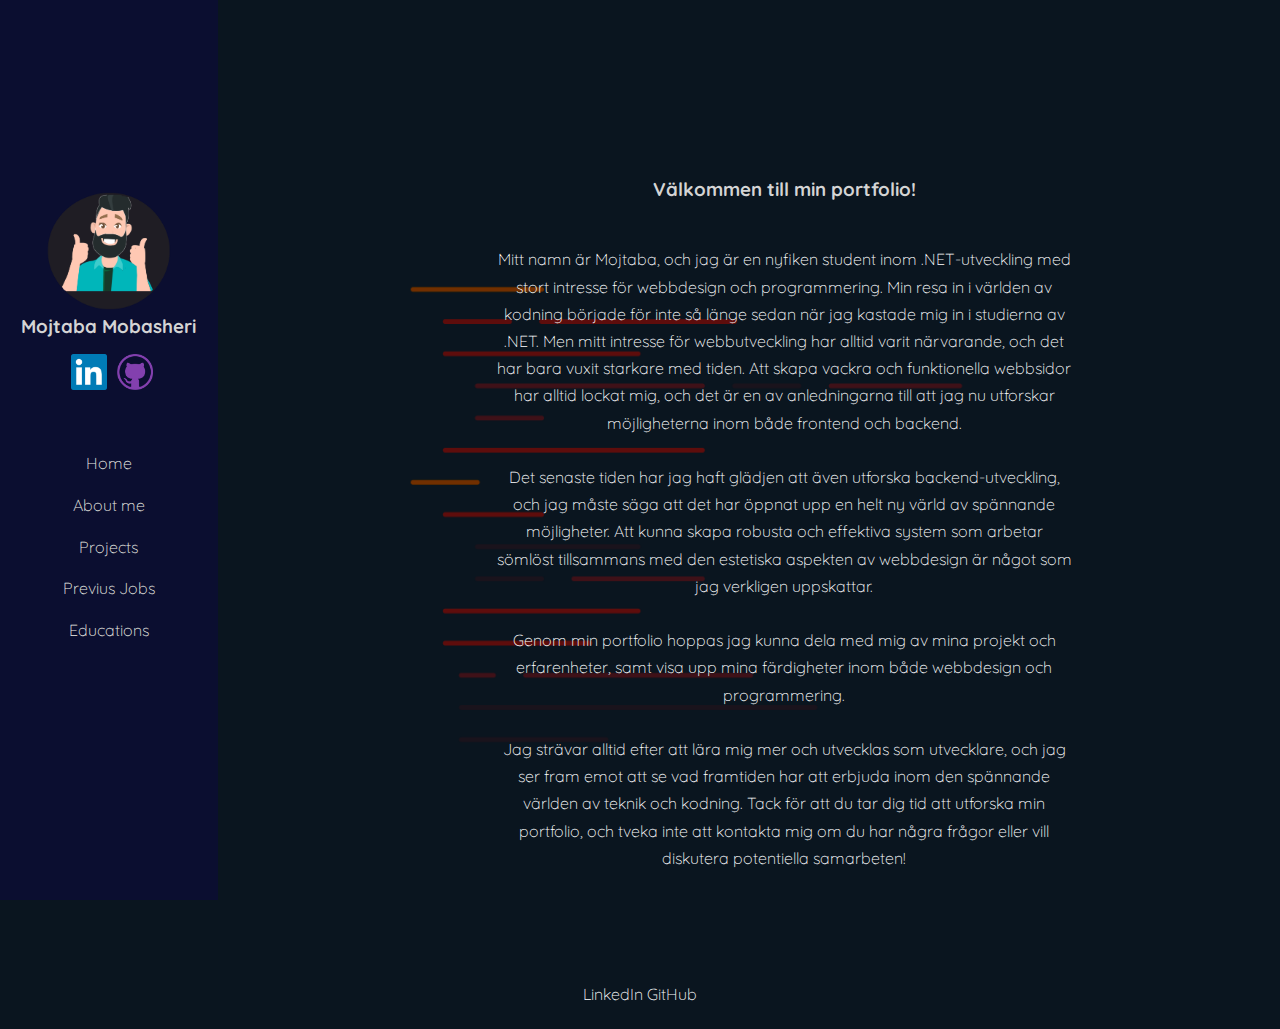
==== about.html @ 13080731 "improvement in layout. Corrected my old misstakes" ====
<!DOCTYPE html>
<html lang="en">

<head>
  <meta charset="UTF-8">
  <meta name="viewport" content="width=device-width, initial-scale=1.0">
  <title>Mojtabas Portfolio</title>
  <link rel="stylesheet" href="style.css">
  <link rel="preconnect" href="https://fonts.googleapis.com">
  <link rel="preconnect" href="https://fonts.gstatic.com" crossorigin>
  <link href="https://fonts.googleapis.com/css2?family=Cute+Font&family=Quicksand&display=swap" rel="stylesheet">
</head>

<body>
    <main>
      
      <aside>
        <nav>
          <ul>
            <img src="pictures/thumsup.png" alt="smiley picture" class="profilepic">
            <h3>Mojtaba Mobasheri</h3>
            <a href="https://www.linkedin.com/in/mmxzps/" target="_blank">
              <img src="pictures/linkedIn.png" alt="linkedIn-logo" class="logo">
            </a>
            <a href="https://github.com/mmxzps" target="_blank">
              <img src="pictures/github.png" alt="github-logo" class="logo">
            </a>
            <li><a href="index.html">Home</a></li>
            <li><a href="about.html">About me</a></li>
            <li><a href="projekts.html">Projects</a></li>
            <li><a href="jobbs.html">Previus Jobs</a></li>
            <li><a href="educations.html">Educations</a></li>
          </ul>
        </nav>
      </aside>

      <div class="aboutmeinfo">
        <h3>Välkommen till min portfolio!</h3> <br><p>Mitt namn är Mojtaba, och jag är en nyfiken student inom
        .NET-utveckling med stort intresse för webbdesign och programmering.
        Min resa in i världen av kodning började för inte så länge sedan när jag kastade mig in i studierna av .NET. Men
        mitt intresse för webbutveckling har alltid varit närvarande, och det har bara vuxit starkare med tiden. Att skapa
        vackra och funktionella webbsidor har alltid lockat mig, och det är en av anledningarna till att jag nu utforskar
        möjligheterna inom både frontend och backend. <br><br>
        Det senaste tiden har jag haft glädjen att även utforska backend-utveckling, och jag måste säga att det har öppnat
        upp en helt ny värld av spännande möjligheter. Att kunna skapa robusta och effektiva system som arbetar sömlöst
        tillsammans med den estetiska aspekten av webbdesign är något som jag verkligen uppskattar.<br><br>
        Genom min portfolio hoppas jag kunna dela med mig av mina projekt och erfarenheter, samt visa upp mina färdigheter
        inom både webbdesign och programmering. <br><br>Jag strävar alltid efter att lära mig mer och utvecklas som utvecklare,
        och jag ser fram emot att se vad framtiden har att erbjuda inom den spännande världen av teknik och kodning.
        Tack för att du tar dig tid att utforska min portfolio, och tveka inte att kontakta mig om du har några frågor
        eller vill diskutera potentiella <span>samarbeten!</span> </p>
      </div>
    </main>
    
    <footer>
      <a href="https://www.linkedin.com/in/mmxzps/" target="_blank">LinkedIn</a>
      <a href="https://github.com/mmxzps" target="_blank">GitHub</a>
    </footer>

</body>

</html>
---- style.css ----
body,
html {
  margin: 0;
  padding: 0;
  font-family: 'Cute Font', sans-serif;
  font-family: 'Quicksand', sans-serif;
  font-weight: 100;
  background-image: url("pictures/strek.png");
  background-size: cover;
  background-color: rgb(39, 38, 38);
  width: 100%;
  height: 100%;
}
body{
  height: auto;
}

* {
  margin: 0;
  padding: 0;
}

header nav li {
  display: inline;
  padding-left: 1rem;
  padding-right: 1rem;
}

header a {
  color: black;
}

header {
  text-align: center;
  background-color: black;
  height: 11vh;
}


.profilepic {
  padding-top: 12rem;
  width: 15vh;
  height: auto;
}
.-kortinfo {
  max-width: 45%;
  display: block;
  padding: 1rem;
  margin: 2rem;
  text-align: center;
  color: white;
  padding-top: 0rem;
}
.i-hemlogo {
  width: 10vh;
  height: auto;
  position: relative;
  top:-4rem;
  left:15rem;
}
.i-kortinfo h2{
  display: block;
  font-size: 1.3rem;
  min-width: 15rem;
  position: relative;
  top: 0rem;
  left: 5rem;
  color:white;
}
.i-kortinfo p{
  display: block;
  font-size: 1.3rem;
  position: relative;
  top: -5rem;
  left: 3rem;
  color:white;
}
.nameintro{
  padding-top: 90%;
}

.hemlogo {
  width: 10vh;
  height: auto;
  position: relative;
  top:8rem;
  left:12rem;
}
.kortinfo h2{
  display: block;
  margin-top: 4rem;
  font-size: 1.3rem;
  min-width: 15rem;
  position: relative;
  top: 9rem;
  left: 5rem;
}
.kortinfo p{
  display: block;
  font-size: 1.3rem;
  position: relative;
  top: 4rem;
  left: 3rem;
}

main {
  text-align: center;
  display: -webkit-inline-box;
  width: 100%;
  height: 100%;
}

aside {
  width: 30%;
  height: 100vh;
}

footer {
  text-align: center;
  min-height: 5vh;
}

li {
  padding: 5%;
}

nav ul {
  margin: 0;
  padding: 0;
  height: 100%;
  width: 17%;
  position: fixed;
  top: 0;
  left: 0;
  background-color: rgb(11, 14, 48);
}

nav ul li {
  list-style: none;
}

nav ul li a {
  display: block;
  text-decoration: none;
  color: rgb(240, 240, 231);
  position: relative;
}

h3 {
  padding-bottom: 1rem;
  color: rgb(212, 212, 212);
}

nav ul li a:hover {
  color: aliceblue;
  text-transform: uppercase;
}

.logo {
  padding-left: 3%;
  padding-bottom: 3rem;
  width: 4vh;
  height: 4vh;
}

.logo:hover{
  transform: scale(1.2);
}

h2 {
  display: block;
}

a {
  text-decoration: none;
  color: white;
}

.kortinfo {
  max-width: 45%;
  display: block;
  padding: 1rem;
  margin: 2rem;
  text-align: center;
  color: white;
  padding-top: 0rem;
}

.aboutmeinfo {
  max-width: 45%;
  display:flow-root;
  padding: 5rem;
  margin: 2rem;
  text-align: center;
  color: white;
  padding-top: 9rem;
  line-height: 1.7rem;
}

.container {
  margin-top: 4rem;
  padding-top: 2rem;
  padding-left: 0.7rem;
  height: 12rem;
  width: 100%;
  display: flex;
  position: relative;
  max-width: 100%;
}

.box2 {
  margin-left: 1rem;
  height: 100%;
  width: 50%;
}

.box1 {
  margin-right: 1rem;
  height: 100%;
  width: 50%;
}

.box2,
.box1 {
  flex-grow: 2;
  flex-shrink: 2;
  flex-basis: 50%;
}

.apipic,
.bankpic {
  margin-right: 1rem;
  height: 250px;
  width: 250px;
  border-radius: 5%;
}

.apipic:hover,
.bankpic:hover {
  transform: scale(1.1);
}
/* ---POP UP MODAL ------------------------------------------ */

.popup{
  display: none;
  opacity: 0;
  pointer-events: none;
  transition: 0.4s;

  position: fixed;
  top:0;
  left: 0;
  right: 0;
  bottom: 0;
  z-index: 99;
  background-color: rgba(0,0,0,0.2);

  display: flex;
  justify-content: center;
  align-items: center;
}
.pop-inner{
  background-color: rgba(12, 11, 11);
  padding: 32px 16px;
  width: 40%;
  height: 15%;
  justify-content: center;
  align-items: center;
  max-width: 768;
  border-radius: 16px;
  box-shadow: 0px 6px 12px rgb(20, 20, 20);
}
.pop-inner p{
  font-size: medium;
  color: yellow;
  font-weight: lighter;
}
.popup:target{
  opacity: 1;
  pointer-events: all;
}
.pbutton{
  margin-top: 10px;
  padding: 7px 12px;
  background-color: rgba(21, 27, 88, 0.596);
  border-radius: 10px;
  display: inline-block;
  font-size: 1rem;
  width:max-content;
}
.pbutton:hover{
  transform: scale(1.2);
}

/*-------------------------------Education TIMELINE*/
.edutimeline {
  position: relative;
  max-width: 80%;
  margin-top: 10rem;
}

/*hållaren av text-box och reseten*/
.educontainer {
  padding: 2% 15%;
  position: relative;
  width: 100%;
  animation: movedown 6s linear forwards;
  opacity: 0;
  z-index: 2;
}
/*animeringen på hur boxen visas*/
@keyframes movedown {
  0% {
    opacity: 1;
    transform: translateY(-30px);
  }

  100% {
    opacity: 1;
    transform: translateY(0px);
  }
}
/*lagt en delay så att varje box visas efter linjeAnimation*/
.educontainer:nth-child(2){
  animation-delay: 1s;
}
.educontainer:nth-child(3){
  animation-delay: 2s;
}
.educontainer:nth-child(4){
  animation-delay: 3s;
}
.educontainer:nth-child(5){
  animation-delay: 4s;
}
.educontainer:nth-child(6){
  animation-delay: 5s;
}
/*designen av boxen som är under texten*/
.text-box {
  padding: 1% 1%;
  background: rgb(212 212 212 / 24%);
  position: relative;
  border-radius: 6px;
  font-size: 1rem;
  width: 16rem;
  left:-2%;
}

/*placeringen av vänster boxen*/
.left-container {
  left: 4%;
}

/*placeringen av höger boxen*/
.right-container {
  left: 130.2%;
}

/*placeringen+justering av bilden för vänster-boxen*/
.educontainer .edupic {
  position: absolute;
  width: 5vh;
  border-radius: 5rem;
  right: -20px;
  top: 22%;
  z-index: 10;
}

/*placeringen av bilden för höger-boxen*/
.right-container .edupic {
  left: -1.5rem;
}

/*timeline linjen*/
.edutimeline::after {
  content: "";
  position: absolute;
  width: 2px;
  height: 100%;
  background: #525151a6;
  top: 0;
  left: 132.2%;
  margin-left: -3px;
  z-index: 1;
  animation: moveline 6s linear forwards;
}
/*animeringen på hur linjen visas*/
@keyframes moveline {
  0% {
    height: 0;
  }

  100% {
    height: 100%;
  }
}

/*rubriken i boxen*/
.text-box h2 {
  font-weight: 600;
}

.text-box small {
  display: inline-block;
  margin-bottom: 1rem;
}

/*"pilen" som sticker ut från boxen*/
.left-container-arrow {
  height: 0;
  width: 0;
  position: absolute;
  top: 28px;
  z-index: 1;
  border-top: 15px solid transparent;
  border-bottom: 15px solid transparent;
  border-left: 15px solid #525151a6;
  right: -15px;
}

/*"pilen" som sticker ut från boxen*/
.right-container-arrow {
  height: 0;
  width: 0;
  position: absolute;
  top: 28px;
  z-index: 1;
  border-top: 15px solid transparent;
  border-bottom: 15px solid transparent;
  border-right: 15px solid #525151a6;
  left: -15px;
}

@media screen and (max-width: 1111px) {
  .hemlogo{
    width: 5vh;
    height: auto;
    position: relative;
    left: 10rem;
    top: 8rem;
  }
  .kortinfo h2{
    display: block;
    margin-top: 4rem;
    font-size: 1.3rem;
    min-width: 15rem;
    position: relative;
    top: 9rem;
    color:white;
  }
  .kortinfo p{
    display: block;
    font-size: 1.3rem;
    position: relative;
    top: 6rem;
    left: 3rem;
  }
}

@media screen and (max-width: 1000px) {
  .container{
    display: flex;
    flex-direction: row;
    align-items: baseline;
    height: 12rem;
    left: -2rem;
    margin-bottom: 2rem;
  }

  .i-kortinfo h2{
    display: block;
    font-size: 1.3rem;
    min-width: 15rem;
    position: relative;
    top: 0rem;
    left: 1rem;
    color:white;
  }
  .i-hemlogo {
    width: 10vh;
    height: auto;
    position: relative;
    top:-4rem;
    left:10rem;
  }
  .i-kortinfo p{
    display: block;
    font-size: 1.3rem;
    position: relative;
    top: -5rem;
    left: 0rem;
    color:white;
  }
  .i-kortinfo #mojtaba{
    display: block;
  }
  
  .kortinfo h2{
    display: block;
    margin-top: 4rem;
    font-size: 1.3rem;
    min-width: 15rem;
    position: relative;
    top: 9rem;
  }
  .aboutmeinfo{
    padding: 2rem;
    margin: 0;
    max-width: 45%;
  }
  #mojtaba{
    display: none;
  }
  .hemlogo{
    width: 5vh;
    height: auto;
    position: relative;
    left: 12rem;
    top: 9rem;
  }

  .knappen1, .knappen2{
    display: flex;
    flex-direction: column;
    align-items: center;
  }
.bilden1, .bilden2{
  display: block;
  max-width: 30rem;
  margin-bottom: 11rem;
}
.bankpic, .apipic{
  height: 20vh;
  width: 20vh;
  border-radius: 5%;
}
.box1, .box2{
  margin-bottom: 4rem;
}
nav ul{
  width: 9rem;
}
footer{
  position: relative;
    bottom: 1rem;
    left: 50%;
    display: inline-block;
}
.popup{
  bottom: 40rem;
  top:40%;
}
.pop-inner{
  font-size:medium;
  padding-top: 0;
  padding-bottom: 5rem;
  height: 17vh;
}
/*EduTime line---------------------------1000px--media-query-------*/
.text-box{
  font-size: 0.9rem;
  width: 10rem;
  left:-87%
}
.text-box h2{
  font-size: 1rem;
  font-weight: 600;
}
.edutimeline{
  max-width: 70%;
  margin-top:9rem;
  left:-3rem;
}
.left-container{
  left:46%;
}
.educontainer .edupic{
  right:-30%
}
.left-container-arrow {
  top:15px;
}
.right-container-arrow {
  top: 16px;
}
.right-container .edupic {
  left: -64%;
}
.educontainer {
  width: 46%;
}
.right-container {
  left: 166.2%;
}

}

@media screen and (max-width: 600px) {
  .aboutmeinfo {
    max-width: 45%;
    display:flow-root;
    padding: 1rem;
    margin: 2rem;
    text-align: center;
    color: white;
    padding-top: 3rem;
    font-size: x-small;
    line-height: 1.2rem;
  }

  .aboutmeinfo p, h3{
    text-align: center;
    position: relative;
    left: 0rem;
    overflow: scroll;
  }
  .container{
    display: flex;
    flex-direction: column;
    align-items: baseline;
    height: 15rem;
    left: 0rem;
    margin-bottom: 2rem;
    width: 1rem;
    height: 10rem;
  }
  .kortinfo{
    display: inline-block;
    height: auto;
    width: auto;
    font-size:x-small;
    margin: 1rem 0 ;
  }
  .kortinfo h2{
    display: block;
    font-size: 0.7rem;
    min-width: 8rem;
    position: relative;
    top: 8rem;
    left: 0;
  }
  
  .hemlogo{
    width: 4vh;
    height: auto;
    position: relative;
    left: 5.5rem;
    top: 7.5rem;
  }
  .kortinfo p{
    display: none;
  }
  .myprojects{
    width: 65%;
    height: 100%;
    display: inline-block;
  }
  .bankpic, .apipic {
    width: 15vh;
    height: 15vh;
    position: absolute;
    left: 2rem;
  }
  .pbutton{
    margin-left: 10rem;
    font-size: 0.6rem;
  }
  .knappen1, .knappen2{
    position: absolute;
    left: -6rem;
    margin-top: 8rem;
  }
  .popup .pbutton{
    margin-left: 0;
  }
  .pop-inner{
    padding-bottom: 2rem;
    padding-top:1rem;
    align-content: center;
    height: fit-content;
  }
  .pop-inner h2{
    color: white;
  }

  .i-kortinfo h2{
    display: block;
    font-size: 0.6rem;
    min-width: 13rem;
    position: relative;
    top: 10rem;
    left: 1rem;
    color:white;
  }
  .i-hemlogo {
    width: 7vh;
    height: auto;
    position: relative;
    top:4rem;
    left:4rem;
  }
  .i-kortinfo p{
    display: block;
    font-size: 0.7rem;
    position: relative;
    top: 7rem;
    left: 4rem;
    color:white;
  }

  .nameintro{
    position: relative;
    width: 50%;
  }
}


@media screen and (max-width: 600px) {
  .edutimeline{
    margin-top: 50px;
    left: 15%; 
    max-width: 5%;

  }
  .edutimeline::after{
    left: 31px;
  }
  .educontainer{
    width: 6%;
    padding-left: 0rem;
    padding-right: 0rem;
  }
  .educontainer .edupic{ 
    top: 43%;
    width: 4vh;
  }
  .text-box{
    font-size: 0.8rem;
    padding-left: 1px;
    padding-right: 1px;
    width: 8rem; 
    left:254%;
    margin-top: 1.5rem;
  }
  .text-box small{
    margin-bottom: 10px;
  }
  .right-container{
    left:221%;
  }
  .left-container .edupic, .right-container .edupic{
    left: -31px;
  }
  .left-container-arrow, .right-container-arrow{
    border-right: 15px solid #525151a6;
    border-left: 0;
    left: -15px;
  }
  .left-container{
    left:219%;
  }
  .left-container-arrow,  .right-container-arrow {
    display: none;
  }

}
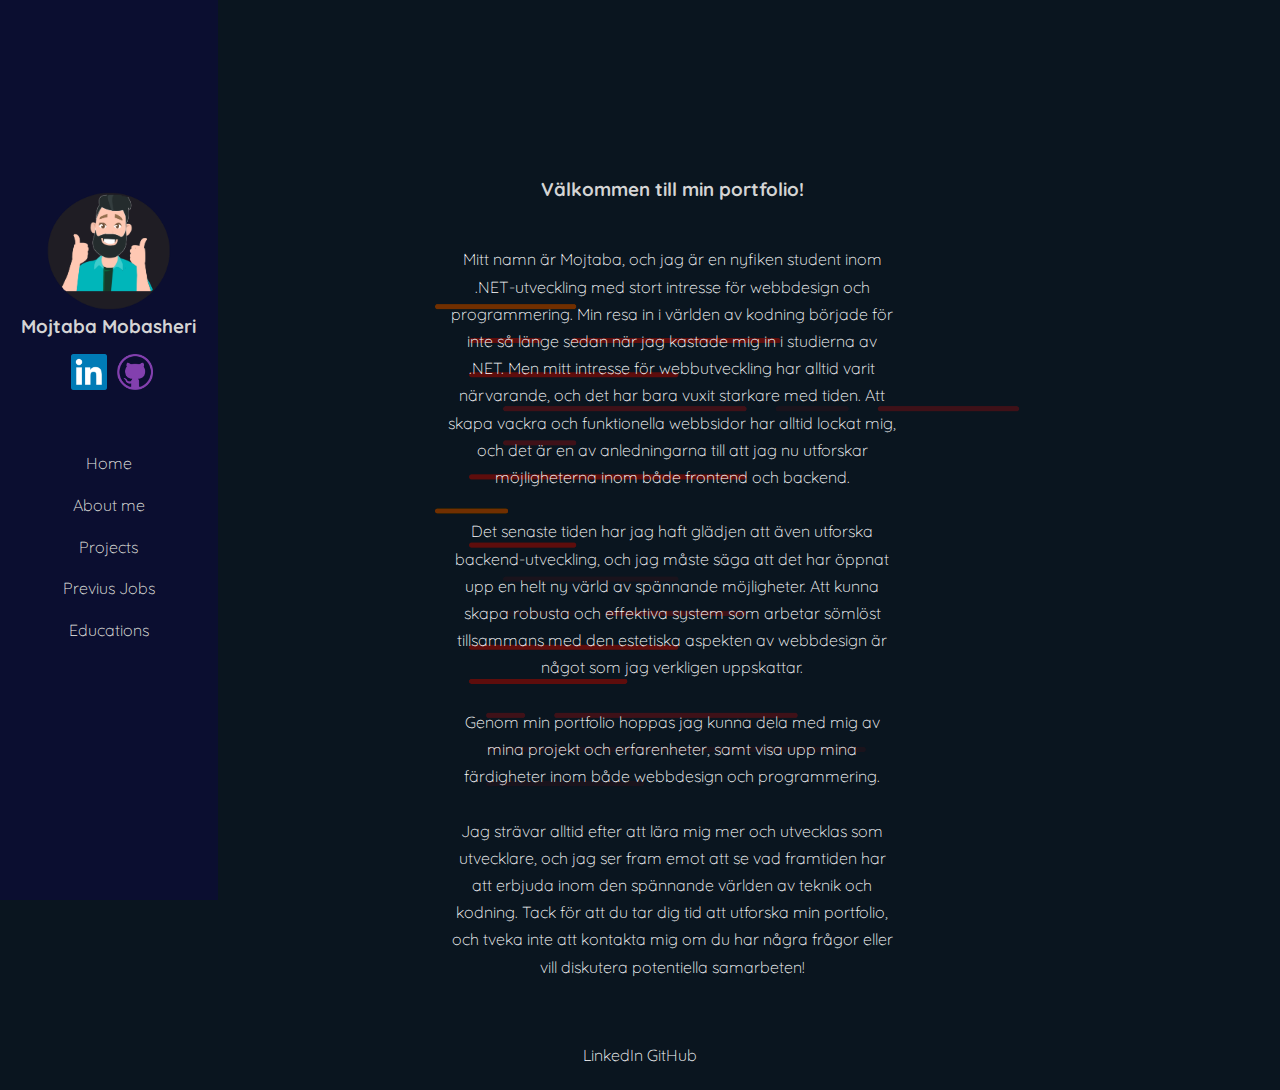
==== commit 2f07c266: "changed some settings in "about" file and added "home" link to "profilepic"" ====
--- a/about.html
+++ b/about.html
@@ -12,50 +12,58 @@
 </head>
 
 <body>
-    <main>
-      
-      <aside>
-        <nav>
-          <ul>
+  <main>
+
+    <aside>
+      <nav>
+        <ul>
+          <a href="index.html">
             <img src="pictures/thumsup.png" alt="smiley picture" class="profilepic">
-            <h3>Mojtaba Mobasheri</h3>
-            <a href="https://www.linkedin.com/in/mmxzps/" target="_blank">
-              <img src="pictures/linkedIn.png" alt="linkedIn-logo" class="logo">
-            </a>
-            <a href="https://github.com/mmxzps" target="_blank">
-              <img src="pictures/github.png" alt="github-logo" class="logo">
-            </a>
-            <li><a href="index.html">Home</a></li>
-            <li><a href="about.html">About me</a></li>
-            <li><a href="projekts.html">Projects</a></li>
-            <li><a href="jobbs.html">Previus Jobs</a></li>
-            <li><a href="educations.html">Educations</a></li>
-          </ul>
-        </nav>
-      </aside>
+          </a>
+          <h3>Mojtaba Mobasheri</h3>
+          <a href="https://www.linkedin.com/in/mmxzps/" target="_blank">
+            <img src="pictures/linkedIn.png" alt="linkedIn-logo" class="logo">
+          </a>
+          <a href="https://github.com/mmxzps" target="_blank">
+            <img src="pictures/github.png" alt="github-logo" class="logo">
+          </a>
+          <li><a href="index.html">Home</a></li>
+          <li><a href="about.html">About me</a></li>
+          <li><a href="projekts.html">Projects</a></li>
+          <li><a href="jobbs.html">Previus Jobs</a></li>
+          <li><a href="educations.html">Educations</a></li>
+        </ul>
+      </nav>
+    </aside>
 
-      <div class="aboutmeinfo">
-        <h3>Välkommen till min portfolio!</h3> <br><p>Mitt namn är Mojtaba, och jag är en nyfiken student inom
+    <div class="aboutmeinfo">
+      <h3>Välkommen till min portfolio!</h3> <br>
+      <p>Mitt namn är Mojtaba, och jag är en nyfiken student inom
         .NET-utveckling med stort intresse för webbdesign och programmering.
         Min resa in i världen av kodning började för inte så länge sedan när jag kastade mig in i studierna av .NET. Men
-        mitt intresse för webbutveckling har alltid varit närvarande, och det har bara vuxit starkare med tiden. Att skapa
-        vackra och funktionella webbsidor har alltid lockat mig, och det är en av anledningarna till att jag nu utforskar
+        mitt intresse för webbutveckling har alltid varit närvarande, och det har bara vuxit starkare med tiden. Att
+        skapa
+        vackra och funktionella webbsidor har alltid lockat mig, och det är en av anledningarna till att jag nu
+        utforskar
         möjligheterna inom både frontend och backend. <br><br>
-        Det senaste tiden har jag haft glädjen att även utforska backend-utveckling, och jag måste säga att det har öppnat
+        Det senaste tiden har jag haft glädjen att även utforska backend-utveckling, och jag måste säga att det har
+        öppnat
         upp en helt ny värld av spännande möjligheter. Att kunna skapa robusta och effektiva system som arbetar sömlöst
         tillsammans med den estetiska aspekten av webbdesign är något som jag verkligen uppskattar.<br><br>
-        Genom min portfolio hoppas jag kunna dela med mig av mina projekt och erfarenheter, samt visa upp mina färdigheter
-        inom både webbdesign och programmering. <br><br>Jag strävar alltid efter att lära mig mer och utvecklas som utvecklare,
+        Genom min portfolio hoppas jag kunna dela med mig av mina projekt och erfarenheter, samt visa upp mina
+        färdigheter
+        inom både webbdesign och programmering. <br><br>Jag strävar alltid efter att lära mig mer och utvecklas som
+        utvecklare,
         och jag ser fram emot att se vad framtiden har att erbjuda inom den spännande världen av teknik och kodning.
         Tack för att du tar dig tid att utforska min portfolio, och tveka inte att kontakta mig om du har några frågor
         eller vill diskutera potentiella <span>samarbeten!</span> </p>
-      </div>
-    </main>
-    
-    <footer>
-      <a href="https://www.linkedin.com/in/mmxzps/" target="_blank">LinkedIn</a>
-      <a href="https://github.com/mmxzps" target="_blank">GitHub</a>
-    </footer>
+    </div>
+  </main>
+
+  <footer>
+    <a href="https://www.linkedin.com/in/mmxzps/" target="_blank">LinkedIn</a>
+    <a href="https://github.com/mmxzps" target="_blank">GitHub</a>
+  </footer>
 
 </body>
 
--- a/style.css
+++ b/style.css
@@ -187,9 +187,9 @@
 }
 
 .aboutmeinfo {
-  max-width: 45%;
+  max-width: 35%;
   display:flow-root;
-  padding: 5rem;
+  padding: 2rem;
   margin: 2rem;
   text-align: center;
   color: white;
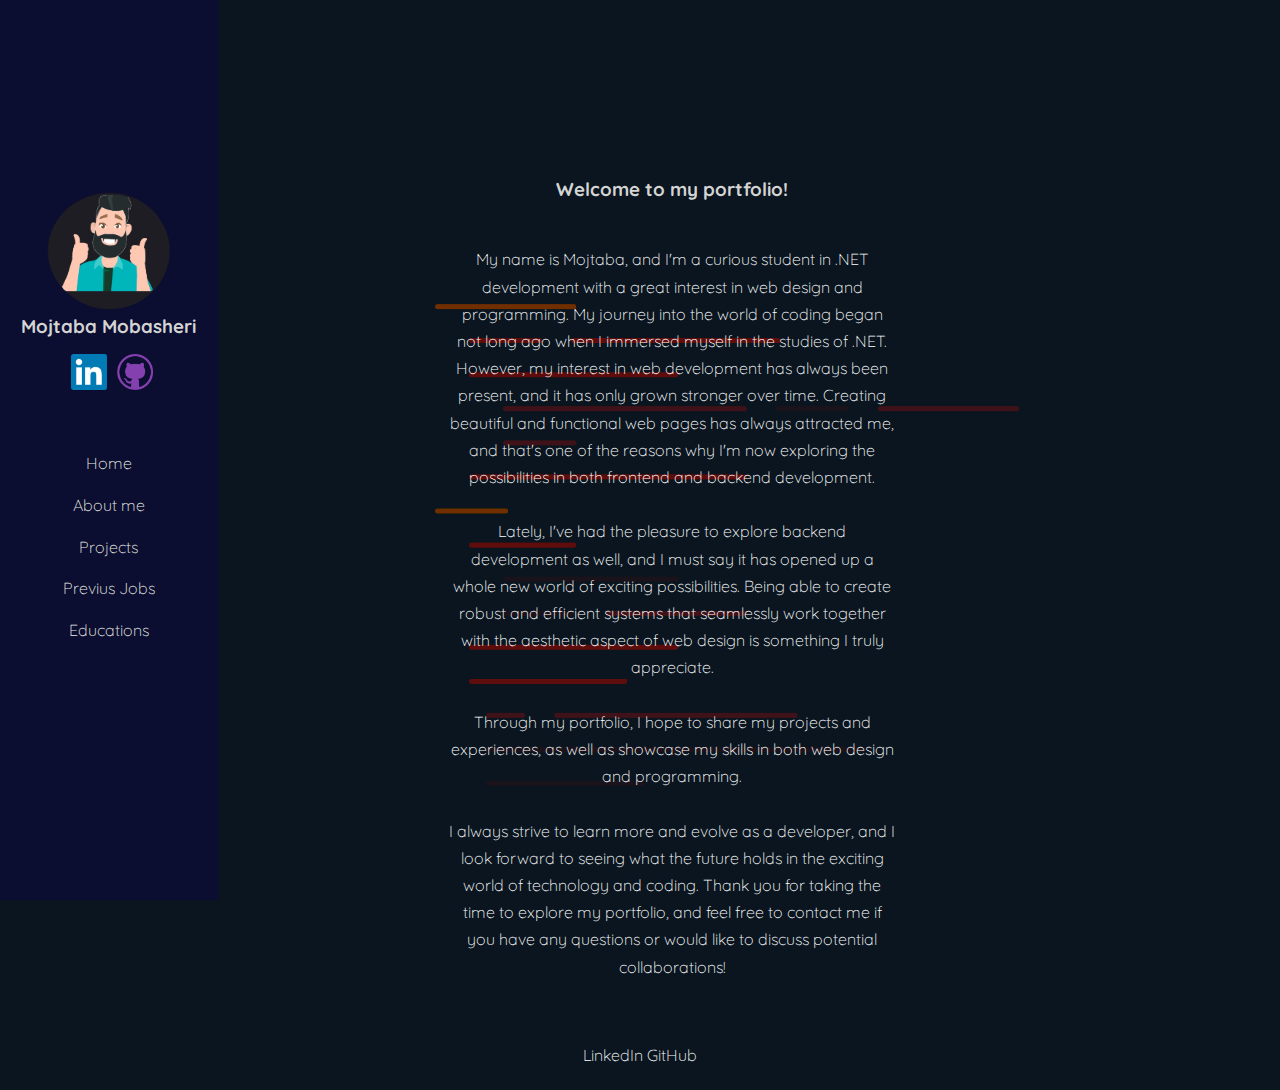
==== commit 042088d6: "changed about me to english" ====
--- a/about.html
+++ b/about.html
@@ -37,27 +37,22 @@
     </aside>
 
     <div class="aboutmeinfo">
-      <h3>Välkommen till min portfolio!</h3> <br>
-      <p>Mitt namn är Mojtaba, och jag är en nyfiken student inom
-        .NET-utveckling med stort intresse för webbdesign och programmering.
-        Min resa in i världen av kodning började för inte så länge sedan när jag kastade mig in i studierna av .NET. Men
-        mitt intresse för webbutveckling har alltid varit närvarande, och det har bara vuxit starkare med tiden. Att
-        skapa
-        vackra och funktionella webbsidor har alltid lockat mig, och det är en av anledningarna till att jag nu
-        utforskar
-        möjligheterna inom både frontend och backend. <br><br>
-        Det senaste tiden har jag haft glädjen att även utforska backend-utveckling, och jag måste säga att det har
-        öppnat
-        upp en helt ny värld av spännande möjligheter. Att kunna skapa robusta och effektiva system som arbetar sömlöst
-        tillsammans med den estetiska aspekten av webbdesign är något som jag verkligen uppskattar.<br><br>
-        Genom min portfolio hoppas jag kunna dela med mig av mina projekt och erfarenheter, samt visa upp mina
-        färdigheter
-        inom både webbdesign och programmering. <br><br>Jag strävar alltid efter att lära mig mer och utvecklas som
-        utvecklare,
-        och jag ser fram emot att se vad framtiden har att erbjuda inom den spännande världen av teknik och kodning.
-        Tack för att du tar dig tid att utforska min portfolio, och tveka inte att kontakta mig om du har några frågor
-        eller vill diskutera potentiella <span>samarbeten!</span> </p>
+      <h3>Welcome to my portfolio!</h3> <br>
+      <p>My name is Mojtaba, and I'm a curious student in .NET development with a great interest in web design and
+        programming. My journey into the world of coding began not long ago when I immersed myself in the studies of
+        .NET. However, my interest in web development has always been present, and it has only grown stronger over time.
+        Creating beautiful and functional web pages has always attracted me, and that's one of the reasons why I'm now
+        exploring the possibilities in both frontend and backend development. <br><br>
+        Lately, I've had the pleasure to explore backend development as well, and I must say it has opened up a whole
+        new world of exciting possibilities. Being able to create robust and efficient systems that seamlessly work
+        together with the aesthetic aspect of web design is something I truly appreciate.<br><br>
+        Through my portfolio, I hope to share my projects and experiences, as well as showcase my skills in both web
+        design and programming. <br><br>I always strive to learn more and evolve as a developer, and I look forward to
+        seeing what the future holds in the exciting world of technology and coding. Thank you for taking the time to
+        explore my portfolio, and feel free to contact me if you have any questions or would like to discuss potential
+        <span>collaborations!</span> </p>
     </div>
+
   </main>
 
   <footer>
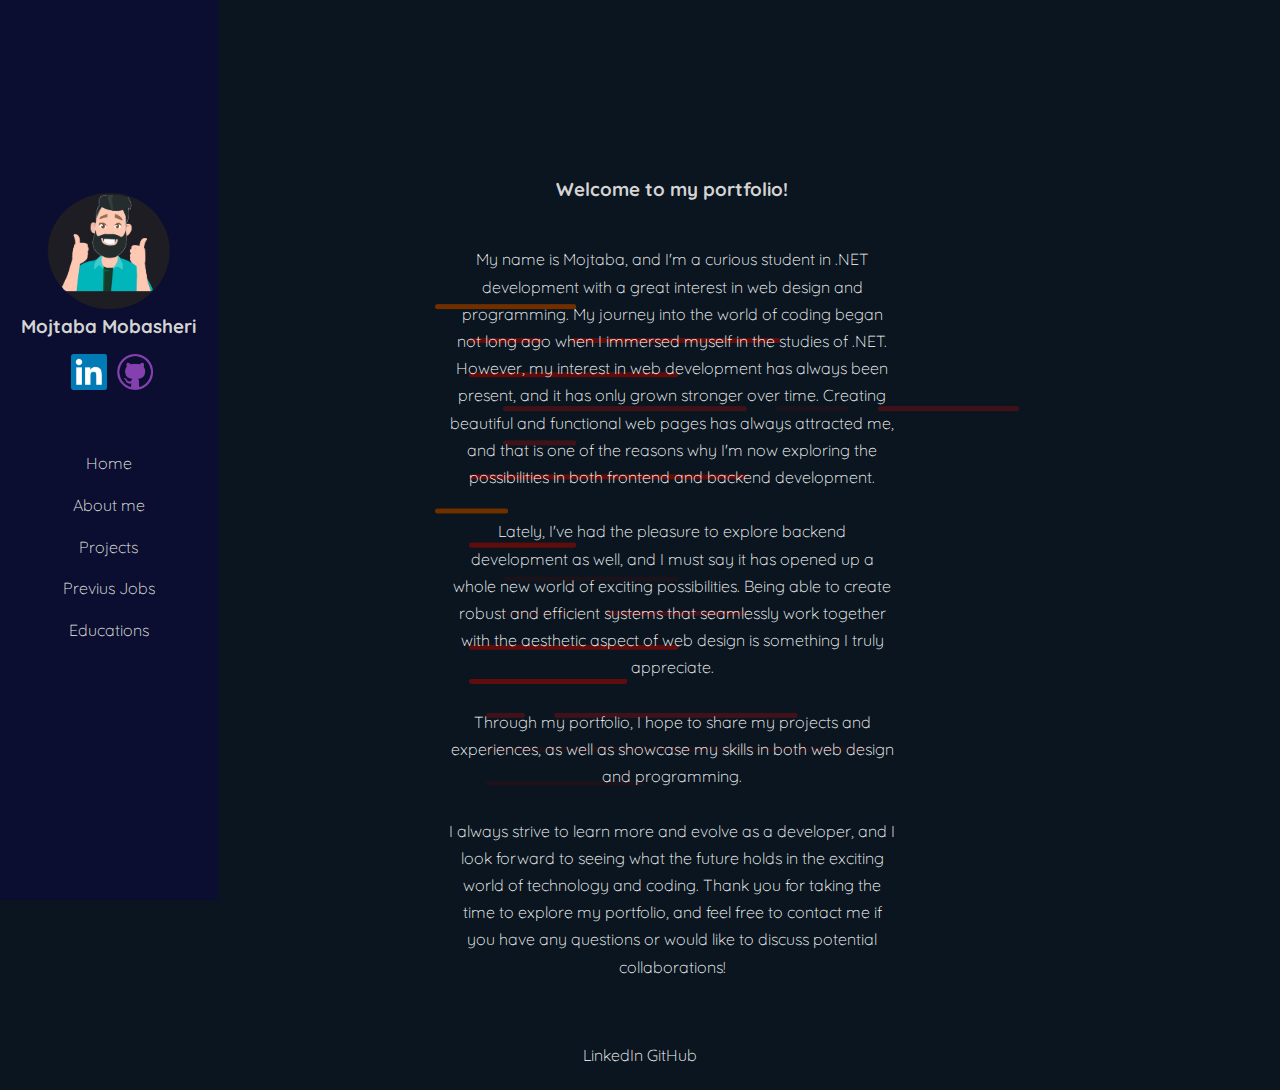
==== commit 85110822: "testing eventlistener" ====
--- a/about.html
+++ b/about.html
@@ -41,7 +41,7 @@
       <p>My name is Mojtaba, and I'm a curious student in .NET development with a great interest in web design and
         programming. My journey into the world of coding began not long ago when I immersed myself in the studies of
         .NET. However, my interest in web development has always been present, and it has only grown stronger over time.
-        Creating beautiful and functional web pages has always attracted me, and that's one of the reasons why I'm now
+        Creating beautiful and functional web pages has always attracted me, and that is one of the reasons why I'm now
         exploring the possibilities in both frontend and backend development. <br><br>
         Lately, I've had the pleasure to explore backend development as well, and I must say it has opened up a whole
         new world of exciting possibilities. Being able to create robust and efficient systems that seamlessly work
@@ -50,7 +50,7 @@
         design and programming. <br><br>I always strive to learn more and evolve as a developer, and I look forward to
         seeing what the future holds in the exciting world of technology and coding. Thank you for taking the time to
         explore my portfolio, and feel free to contact me if you have any questions or would like to discuss potential
-        <span>collaborations!</span> </p>
+        <span id="collab">collaborations!</span> </p>
     </div>
 
   </main>
@@ -60,6 +60,7 @@
     <a href="https://github.com/mmxzps" target="_blank">GitHub</a>
   </footer>
 
+  <script defer src="script.js"></script>
 </body>
 
 </html>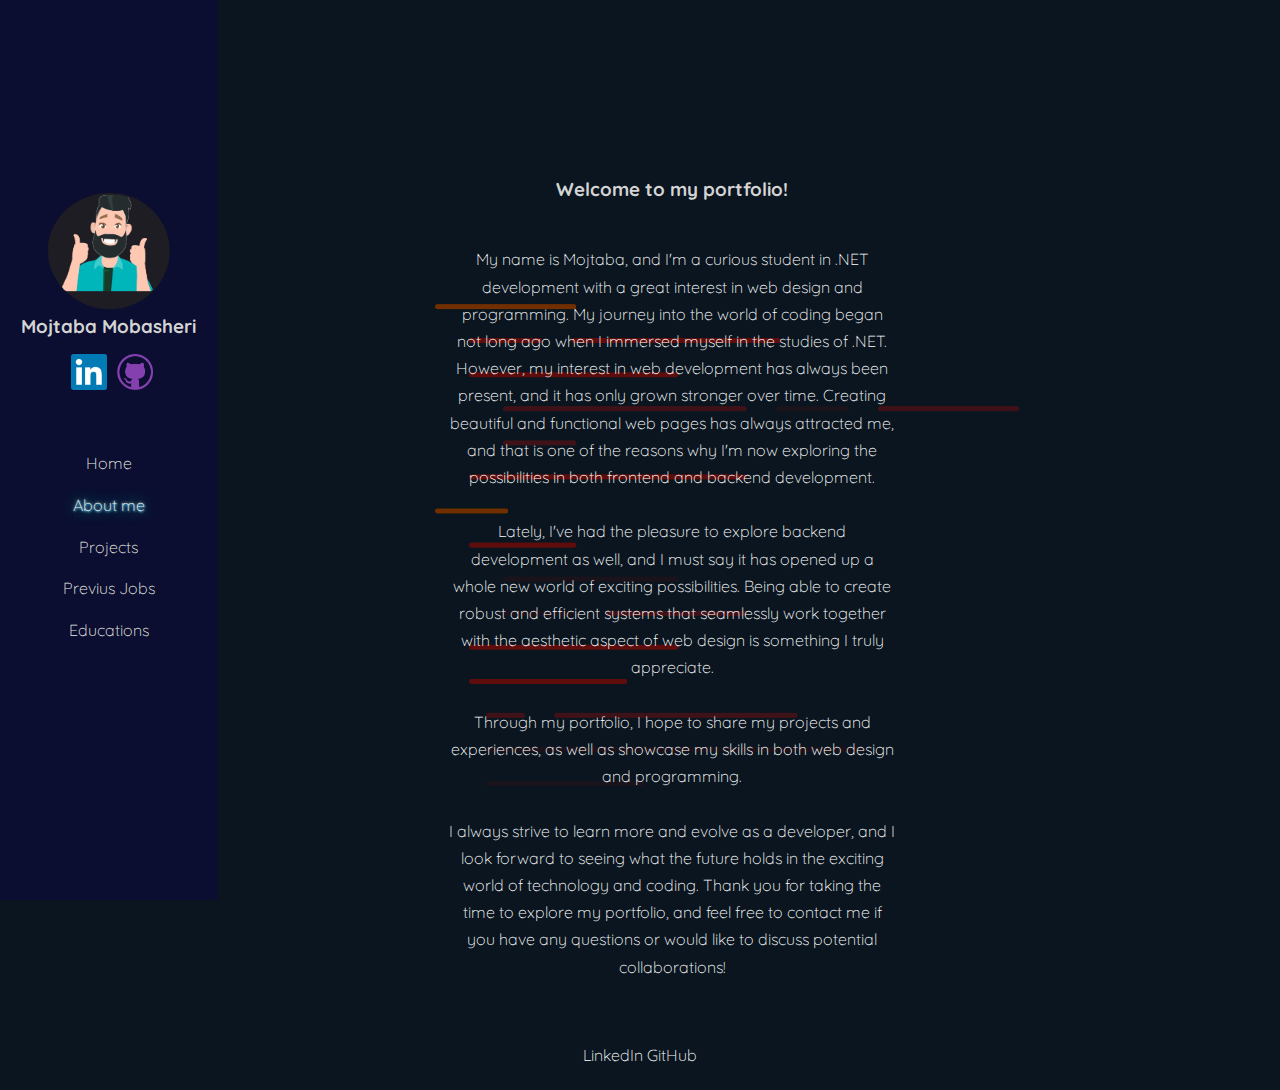
==== commit a7743822: "Added highlight to the menu bar so user can clearly see which page they're on" ====
--- a/about.html
+++ b/about.html
@@ -28,7 +28,7 @@
             <img src="pictures/github.png" alt="github-logo" class="logo">
           </a>
           <li><a href="index.html">Home</a></li>
-          <li><a href="about.html">About me</a></li>
+          <li><a href="about.html" id="active">About me</a></li>
           <li><a href="projekts.html">Projects</a></li>
           <li><a href="jobbs.html">Previus Jobs</a></li>
           <li><a href="educations.html">Educations</a></li>
--- a/style.css
+++ b/style.css
@@ -35,7 +35,9 @@
   background-color: black;
   height: 11vh;
 }
-
+#active{
+  text-shadow: 1px 1px 2px rgb(13, 178, 243), 0 0 1em rgb(9, 230, 182), 0 0 0.2em rgb(230, 230, 235);
+}
 
 .profilepic {
   padding-top: 12rem;
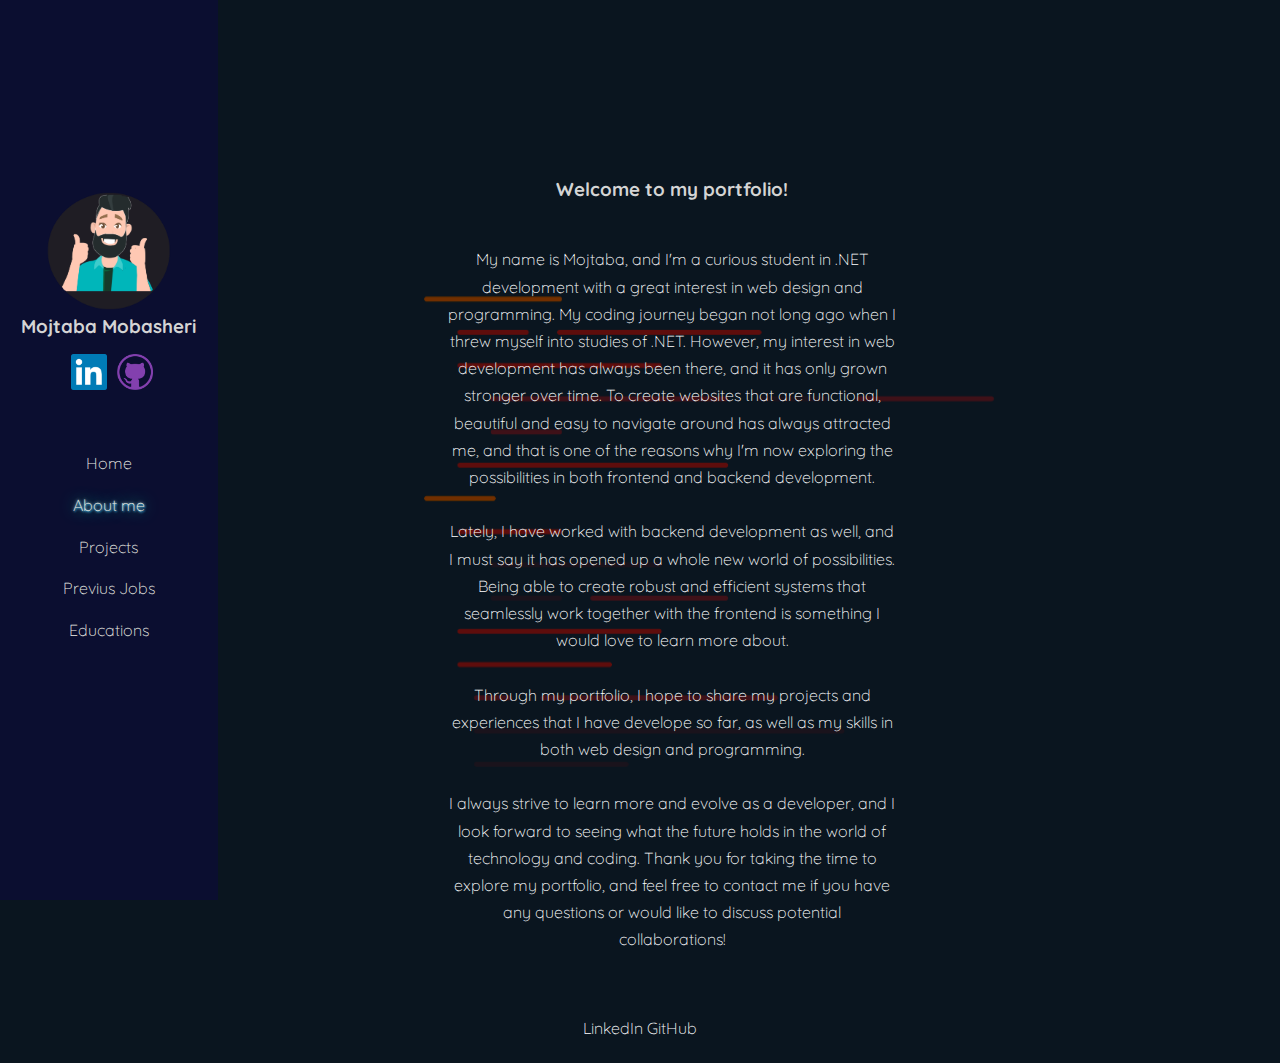
==== commit c39054ce: "fixed the last eventlistener and some small touches." ====
--- a/about.html
+++ b/about.html
@@ -39,18 +39,47 @@
     <div class="aboutmeinfo">
       <h3>Welcome to my portfolio!</h3> <br>
       <p>My name is Mojtaba, and I'm a curious student in .NET development with a great interest in web design and
-        programming. My journey into the world of coding began not long ago when I immersed myself in the studies of
-        .NET. However, my interest in web development has always been present, and it has only grown stronger over time.
-        Creating beautiful and functional web pages has always attracted me, and that is one of the reasons why I'm now
+        programming. My coding journey began not long ago when I threw  myself into studies of
+        .NET. However, my interest in web development has always been there, and it has only grown stronger over time.
+        To create websites that are functional, beautiful and easy to navigate around has always attracted me, and that is one of the reasons why I'm now
         exploring the possibilities in both frontend and backend development. <br><br>
-        Lately, I've had the pleasure to explore backend development as well, and I must say it has opened up a whole
-        new world of exciting possibilities. Being able to create robust and efficient systems that seamlessly work
-        together with the aesthetic aspect of web design is something I truly appreciate.<br><br>
-        Through my portfolio, I hope to share my projects and experiences, as well as showcase my skills in both web
+        Lately, I have worked with backend development as well, and I must say it has opened up a whole
+        new world of possibilities. Being able to create robust and efficient systems that seamlessly work
+        together with the frontend is something I would love to learn more about.<br><br>
+        Through my portfolio, I hope to share my projects and experiences that I have develope so far, as well as my skills in both web
         design and programming. <br><br>I always strive to learn more and evolve as a developer, and I look forward to
-        seeing what the future holds in the exciting world of technology and coding. Thank you for taking the time to
+        seeing what the future holds in the world of technology and coding. Thank you for taking the time to
         explore my portfolio, and feel free to contact me if you have any questions or would like to discuss potential
-        <span id="collab">collaborations!</span> </p>
+        <a id="collab">collaborations!</a> </p>
+
+
+        <div id="myModal" class="modal">
+          <div class="modal-content">
+            <a href="#" class="close">&times;</a>
+      
+            <div class="contact-container">
+      
+              <form action="https://api.web3forms.com/submit" method="POST" class="contact-left">
+                <div class="contact-left-title">
+                  <h3>Well now that you're here lets connect and collaborate😉</h3>
+                  <hr>
+                </div>
+                <input type="hidden" name="access_key" value="92a387f1-48c3-46e5-af49-ef5f125c3aac">
+                <input type="text" name="name" placeholder="Your Name" class="contact-input" required>
+                <input type="email" name="email" placeholder="Your Email" class="contact-input" required>
+                <textarea name="message" placeholder="Your message..." class="contact-input" required></textarea>
+                <button type="submit">Submit</button>
+              </form>
+              <div class="contact-right">
+      
+              </div>
+      
+            </div>
+      
+          </div>
+        </div>
+
+
     </div>
 
   </main>
--- a/style.css
+++ b/style.css
@@ -344,7 +344,7 @@
   background: rgb(212 212 212 / 24%);
   position: relative;
   border-radius: 6px;
-  font-size: 1rem;
+  font-size: 0.8rem;
   width: 16rem;
   left:-2%;
 }
@@ -434,6 +434,109 @@
   left: -15px;
 }
 
+/* -----------------------------modal pop-up for eventlistener!!! */
+.modal {
+  display: none;
+  position: fixed;
+  z-index: 1;
+  left: 0;
+  top: 0;
+  width: 100%;
+  height: 100%;
+  overflow: auto;
+  background-color: rgba(0, 0, 0, 0.7);
+}
+
+/* Styla innehållet i modalfönstret */
+.modal-content {
+  background-color: rgba(0, 0, 0, 0.829);
+  margin: 15% auto;
+  padding: 25px;
+  width: 35%;
+  border-radius: 2%;
+  box-shadow: 2px 2px 7px darkgray;
+}
+
+/* Styla stäng-knappen */
+.close {
+  color: white;
+  float: right;
+  font-size: 28px;
+  font-weight: bold;
+  text-decoration: none;
+}
+
+.close:hover,
+.close:focus {
+  color: rgb(241, 245, 6);
+  text-decoration: none;
+  cursor: pointer;
+}
+.modal:target{
+  display: block;
+}
+
+.contact-container{
+  height: 10vh;
+  display: contents;
+  align-items: center;
+  justify-content: space-evenly;
+  padding-bottom: 6rem;
+  padding-top: 2rem;
+}
+/*kontakt rutorna ska stå rätt*/
+.contact-left{
+  display: flex;
+  flex-direction: column;
+  align-items: start;
+  gap: 10px;
+}
+
+/*kontakt rutan justering*/
+.contact-input{
+  width: 80%;
+  height: 50px;
+  border: none;
+  outline: none;
+  padding-left: 25px;
+  font-weight: 500;
+  color: #aaaaaa;
+  border-radius: 50px;
+}
+/*message rutan får egen justering*/
+.contact-input textarea{
+  height: 140px;
+  padding-top: 15px;
+  border-radius: 20px;
+}
+.contact-input:focus{
+  box-shadow: 1px 1px 9px rgb(33, 238, 6);
+}
+
+.contact-input::placeholder{
+  color: darkgray;
+}
+
+.contact-left button{
+  display: flex;
+  align-items: center;
+  margin-top: 10px;
+  margin-left: 0.7rem;
+  padding: 10px 30px;
+  background-color: rgba(21, 27, 88, 0.596);
+  color: white;
+  border-radius: 10px;
+  font-size: 1rem;
+  width:max-content;
+  border: none;
+  gap:10px;
+  cursor: pointer;
+}
+
+.contact-left h3{
+  color:yellow;
+}
+
 @media screen and (max-width: 1111px) {
   .hemlogo{
     width: 5vh;
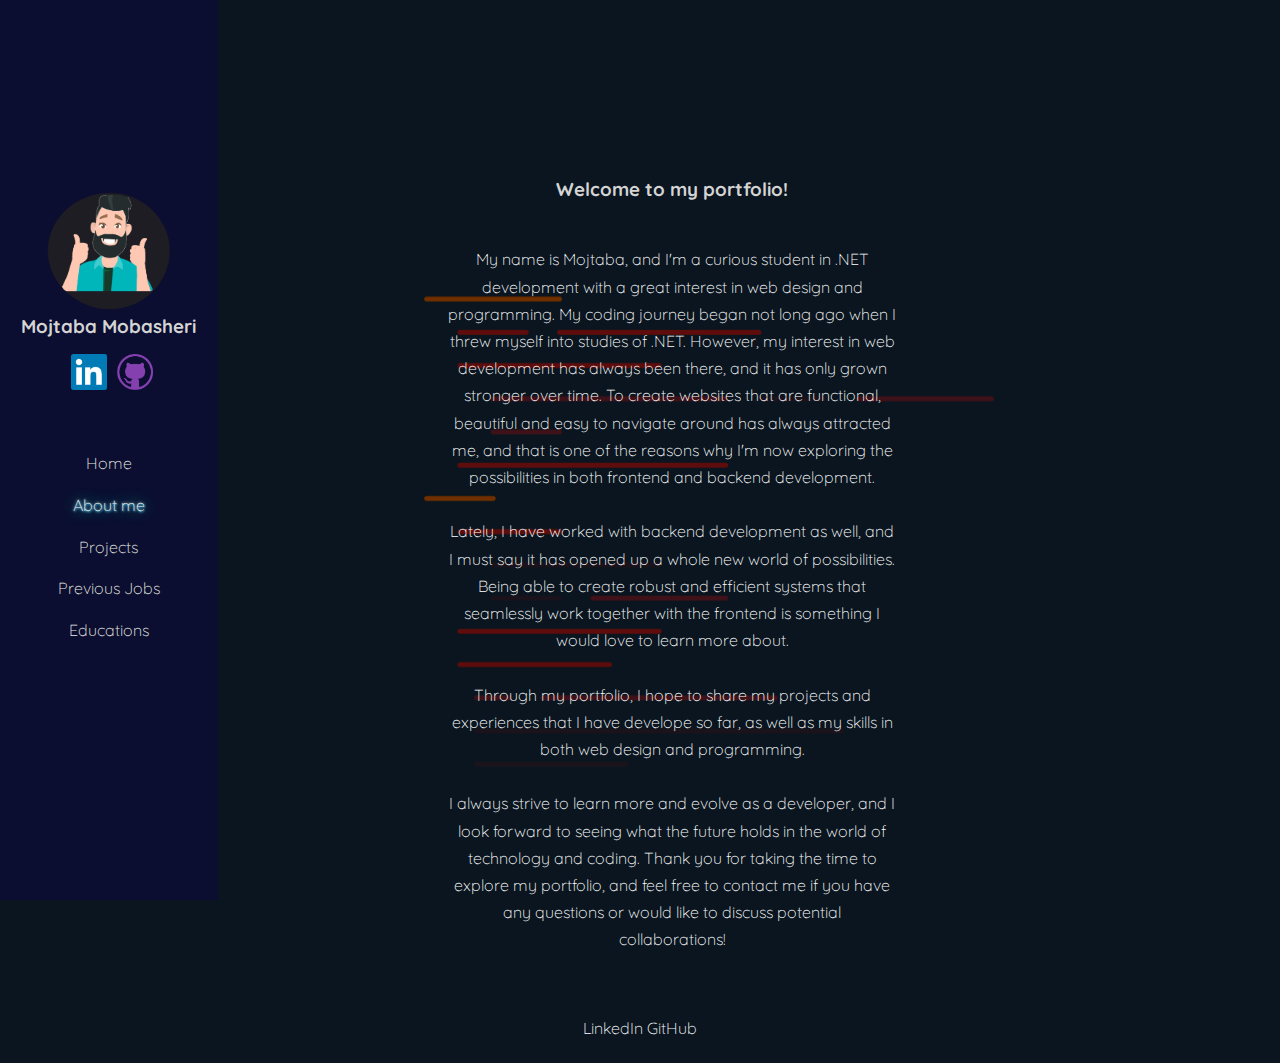
==== commit f4b0ff2a: "text correction:" ====
--- a/about.html
+++ b/about.html
@@ -30,7 +30,7 @@
           <li><a href="index.html">Home</a></li>
           <li><a href="about.html" id="active">About me</a></li>
           <li><a href="projekts.html">Projects</a></li>
-          <li><a href="jobbs.html">Previus Jobs</a></li>
+          <li><a href="jobbs.html">Previous Jobs</a></li>
           <li><a href="educations.html">Educations</a></li>
         </ul>
       </nav>
@@ -39,45 +39,45 @@
     <div class="aboutmeinfo">
       <h3>Welcome to my portfolio!</h3> <br>
       <p>My name is Mojtaba, and I'm a curious student in .NET development with a great interest in web design and
-        programming. My coding journey began not long ago when I threw  myself into studies of
+        programming. My coding journey began not long ago when I threw myself into studies of
         .NET. However, my interest in web development has always been there, and it has only grown stronger over time.
-        To create websites that are functional, beautiful and easy to navigate around has always attracted me, and that is one of the reasons why I'm now
+        To create websites that are functional, beautiful and easy to navigate around has always attracted me, and that
+        is one of the reasons why I'm now
         exploring the possibilities in both frontend and backend development. <br><br>
         Lately, I have worked with backend development as well, and I must say it has opened up a whole
         new world of possibilities. Being able to create robust and efficient systems that seamlessly work
         together with the frontend is something I would love to learn more about.<br><br>
-        Through my portfolio, I hope to share my projects and experiences that I have develope so far, as well as my skills in both web
+        Through my portfolio, I hope to share my projects and experiences that I have develope so far, as well as my
+        skills in both web
         design and programming. <br><br>I always strive to learn more and evolve as a developer, and I look forward to
         seeing what the future holds in the world of technology and coding. Thank you for taking the time to
         explore my portfolio, and feel free to contact me if you have any questions or would like to discuss potential
-        <a id="collab">collaborations!</a> </p>
+        <p id="collab">collaborations!</p>
+      </p>
 
+      <!--Modal pop up -->
+      <div id="myModal" class="modal">
+        <div class="modal-content">
+          <a href="#" class="close">&times;</a>
 
-        <div id="myModal" class="modal">
-          <div class="modal-content">
-            <a href="#" class="close">&times;</a>
-      
-            <div class="contact-container">
-      
-              <form action="https://api.web3forms.com/submit" method="POST" class="contact-left">
-                <div class="contact-left-title">
-                  <h3>Well now that you're here lets connect and collaborate😉</h3>
-                  <hr>
-                </div>
-                <input type="hidden" name="access_key" value="92a387f1-48c3-46e5-af49-ef5f125c3aac">
-                <input type="text" name="name" placeholder="Your Name" class="contact-input" required>
-                <input type="email" name="email" placeholder="Your Email" class="contact-input" required>
-                <textarea name="message" placeholder="Your message..." class="contact-input" required></textarea>
-                <button type="submit">Submit</button>
-              </form>
-              <div class="contact-right">
-      
+          <div class="contact-container">
+
+            <form action="https://api.web3forms.com/submit" method="POST" class="contact-left">
+              <div class="contact-left-title">
+                <h3>Well now that you're here lets connect and collaborate😉</h3>
+                <hr>
               </div>
-      
-            </div>
-      
+              <input type="hidden" name="access_key" value="92a387f1-48c3-46e5-af49-ef5f125c3aac">
+              <input type="text" name="name" placeholder="Your Name" class="contact-input" required>
+              <input type="email" name="email" placeholder="Your Email" class="contact-input" required>
+              <textarea name="message" placeholder="Your message..." class="contact-input" required></textarea>
+              <button type="submit">Submit</button>
+            </form>
+
           </div>
+
         </div>
+      </div>
 
 
     </div>
--- a/style.css
+++ b/style.css
@@ -294,14 +294,14 @@
   transform: scale(1.2);
 }
 
-/*-------------------------------Education TIMELINE*/
+/*------------------------------- TIMELINE*/
 .edutimeline {
   position: relative;
   max-width: 80%;
   margin-top: 10rem;
 }
 
-/*hållaren av text-box och reseten*/
+/*container of text-box*/
 .educontainer {
   padding: 2% 15%;
   position: relative;
@@ -310,7 +310,8 @@
   opacity: 0;
   z-index: 2;
 }
-/*animeringen på hur boxen visas*/
+/*animation how the box shows*/
+/*at 0% it'll start at -30px, makes opacity to 1 and finishline is at 0px*/
 @keyframes movedown {
   0% {
     opacity: 1;
@@ -322,7 +323,9 @@
     transform: translateY(0px);
   }
 }
-/*lagt en delay så att varje box visas efter linjeAnimation*/
+/*added a delay for each box animation
+when moved and be displayed at differnet time
+this way they appear when line reaches them*/
 .educontainer:nth-child(2){
   animation-delay: 1s;
 }
@@ -338,7 +341,7 @@
 .educontainer:nth-child(6){
   animation-delay: 5s;
 }
-/*designen av boxen som är under texten*/
+
 .text-box {
   padding: 1% 1%;
   background: rgb(212 212 212 / 24%);
@@ -349,17 +352,17 @@
   left:-2%;
 }
 
-/*placeringen av vänster boxen*/
+/*alinement the pic for left-box*/
 .left-container {
   left: 4%;
 }
 
-/*placeringen av höger boxen*/
+/*alinement for right-box*/
 .right-container {
   left: 130.2%;
 }
 
-/*placeringen+justering av bilden för vänster-boxen*/
+/*alinement+adjusting the pic for left-box*/
 .educontainer .edupic {
   position: absolute;
   width: 5vh;
@@ -369,12 +372,12 @@
   z-index: 10;
 }
 
-/*placeringen av bilden för höger-boxen*/
+/*alinement the pic for right-box*/
 .right-container .edupic {
   left: -1.5rem;
 }
 
-/*timeline linjen*/
+/*timeline line*/
 .edutimeline::after {
   content: "";
   position: absolute;
@@ -387,7 +390,8 @@
   z-index: 1;
   animation: moveline 6s linear forwards;
 }
-/*animeringen på hur linjen visas*/
+/*animation how the line will shows*/
+/*at 0% it'll start at 0% height and finishline it'll be 100% tall*/
 @keyframes moveline {
   0% {
     height: 0;
@@ -398,7 +402,7 @@
   }
 }
 
-/*rubriken i boxen*/
+/*h2 in the box*/
 .text-box h2 {
   font-weight: 600;
 }
@@ -408,7 +412,7 @@
   margin-bottom: 1rem;
 }
 
-/*"pilen" som sticker ut från boxen*/
+/*"arrow" that points out from the box*/
 .left-container-arrow {
   height: 0;
   width: 0;
@@ -421,7 +425,7 @@
   right: -15px;
 }
 
-/*"pilen" som sticker ut från boxen*/
+/*"arrow" that points out from the box*/
 .right-container-arrow {
   height: 0;
   width: 0;
@@ -447,7 +451,7 @@
   background-color: rgba(0, 0, 0, 0.7);
 }
 
-/* Styla innehållet i modalfönstret */
+/* inner-modal */
 .modal-content {
   background-color: rgba(0, 0, 0, 0.829);
   margin: 15% auto;
@@ -457,7 +461,7 @@
   box-shadow: 2px 2px 7px darkgray;
 }
 
-/* Styla stäng-knappen */
+/* X-button */
 .close {
   color: white;
   float: right;
@@ -484,7 +488,7 @@
   padding-bottom: 6rem;
   padding-top: 2rem;
 }
-/*kontakt rutorna ska stå rätt*/
+/*making the input boxes align porperly*/
 .contact-left{
   display: flex;
   flex-direction: column;
@@ -492,7 +496,7 @@
   gap: 10px;
 }
 
-/*kontakt rutan justering*/
+/*designing the input boxes*/
 .contact-input{
   width: 80%;
   height: 50px;
@@ -503,12 +507,13 @@
   color: #aaaaaa;
   border-radius: 50px;
 }
-/*message rutan får egen justering*/
+/*extra adjustment for textarea*/
 .contact-input textarea{
   height: 140px;
   padding-top: 15px;
   border-radius: 20px;
 }
+/*highlight input box when you click in it*/
 .contact-input:focus{
   box-shadow: 1px 1px 9px rgb(33, 238, 6);
 }
@@ -818,10 +823,8 @@
     position: relative;
     width: 50%;
   }
-}
-
-
-@media screen and (max-width: 600px) {
+
+  /*----------------------------------For timeline*/
   .edutimeline{
     margin-top: 50px;
     left: 15%; 
@@ -868,5 +871,4 @@
   .left-container-arrow,  .right-container-arrow {
     display: none;
   }
-
 }